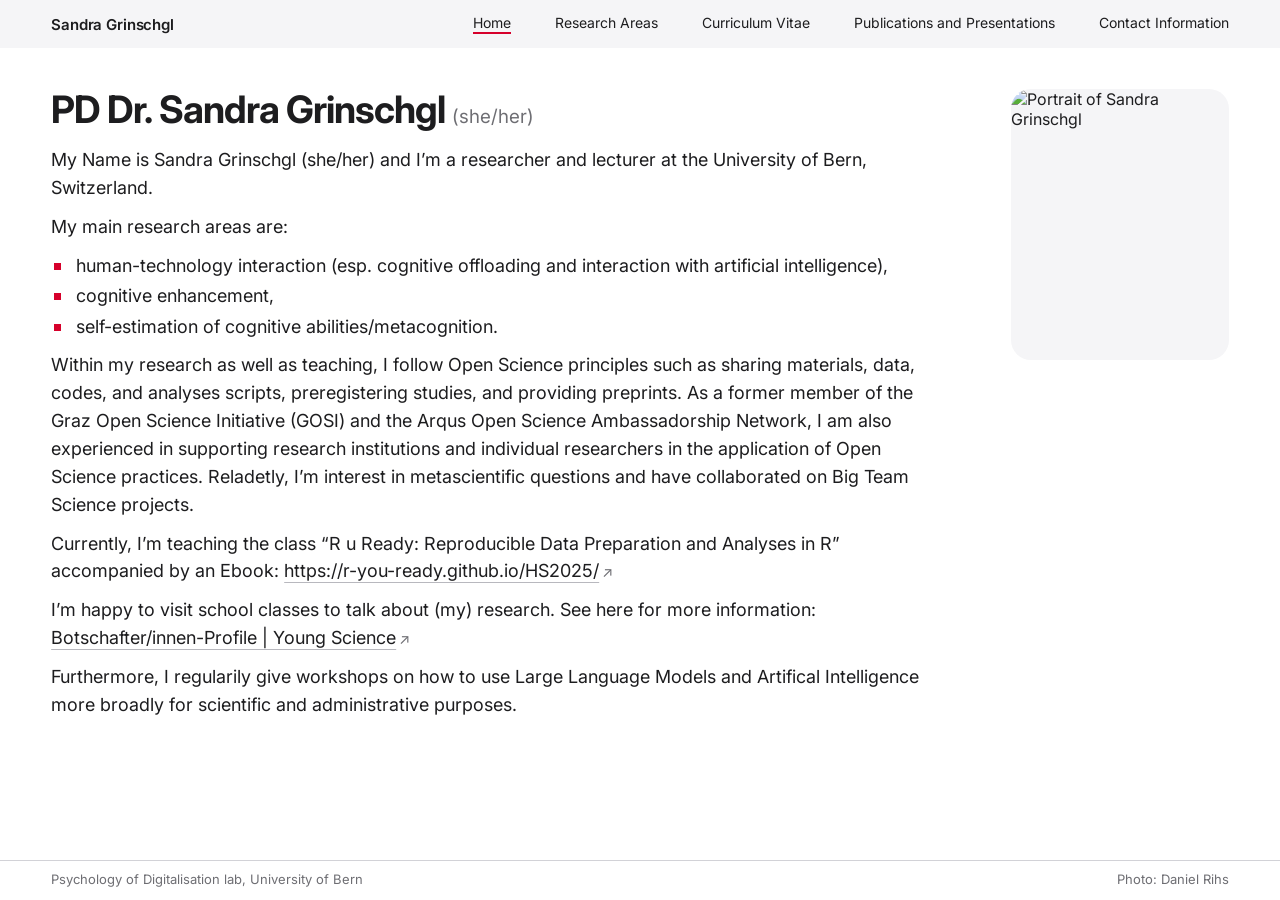
==== index.html @ 78ee7079 "Add files via upload" ====
<!doctype html>
<html lang="en">
<head>
<meta charset="utf-8">
<meta name="viewport" content="width=device-width, initial-scale=1">
<title>Sandra Grinschgl</title>
<meta name="robots" content="noindex, nofollow"><!-- design demo: ask search engines not to list it -->
<link rel="preconnect" href="https://fonts.googleapis.com">
<link rel="preconnect" href="https://fonts.gstatic.com" crossorigin>
<link rel="stylesheet" href="https://fonts.googleapis.com/css2?family=Inter:wght@400;500;600;700&display=swap">
<style>
  :root {
    --text: #1D1D1F;
    --text-2: #6E6E73;
    --line: #D2D2D7;
    --band: #F5F5F7;
    --red: #D6002B;
    --fs: 18px;                          /* body size on Home; the fit script may lower it */
    --bar-h: 48px;
    --edge: clamp(24px, 4vw, 64px);      /* space between the window edge and the content */
    --max: 1440px;                       /* on very wide screens everything centres */
  }
  * { box-sizing: border-box; }
  html, body { margin: 0; }
  body {
    font-family: "Inter", -apple-system, BlinkMacSystemFont, "Segoe UI", Roboto, sans-serif;
    color: var(--text);
    background: #fff;
    -webkit-font-smoothing: antialiased;
    min-height: 100vh;
    display: flex;
    flex-direction: column;
  }
  a { color: inherit; text-decoration: none; }
  .wrap { max-width: var(--max); margin: 0 auto; padding-left: var(--edge); padding-right: var(--edge); width: 100%; }

  /* Red underline drawn as a background, so it can slide in */
  .u-red {
    background-image: linear-gradient(var(--red), var(--red));
    background-repeat: no-repeat;
    background-position: 0 100%;
    background-size: 0% 2px;
    transition: background-size 200ms ease;
    padding-bottom: 3px;
  }

  /* ---------- Top bar ---------- */
  .bar { position: sticky; top: 0; z-index: 10; background: var(--band); height: var(--bar-h); flex: none; }
  .bar-inner { height: 100%; display: flex; align-items: center; justify-content: space-between; }
  .site-name { font-size: 15px; font-weight: 600; letter-spacing: -0.01em; }
  nav { height: 100%; }
  .menu { display: flex; gap: 44px; list-style: none; margin: 0; padding: 0; height: 100%; }
  .menu > li { display: flex; align-items: center; height: 100%; }
  .menu > li > a { font-size: 14px; }
  .menu > li > a:hover,
  .menu > li.open > a,
  .menu > li > a.current { background-size: 100% 2px; }

  /* Dropdown panel: hangs under the bar, full width, same gray */
  .panel {
    position: absolute;
    left: 0; right: 0; top: var(--bar-h);
    background: var(--band);
    border-bottom: 1px solid var(--line);
    opacity: 0;
    visibility: hidden;
    transition: opacity 150ms ease, visibility 0s linear 150ms;
  }
  .has-sub.open .panel { opacity: 1; visibility: visible; transition: opacity 150ms ease; }
  .panel-inner { padding-top: 18px; padding-bottom: 26px; }
  .panel ul { list-style: none; margin: 0; padding: 0; display: flex; flex-direction: column; align-items: flex-start; gap: 14px; }
  .panel a { font-size: 17px; font-weight: 500; letter-spacing: -0.01em; }
  .panel a:hover { background-size: 100% 2px; }

  /* Page behind an open dropdown: softly blurred and faded (trial, Apple-like focus effect) */
  main, footer { transition: filter 200ms ease, opacity 200ms ease; }
  body.menu-open main,
  body.menu-open footer { filter: blur(6px); opacity: 0.55; }

  /* ---------- Home content ---------- */
  main {
    flex: 1;
    padding-top: clamp(16px, 4.5vh, 64px);
    padding-bottom: clamp(12px, 3vh, 40px);
    display: flex;
    justify-content: space-between;
    align-items: flex-start;
    gap: clamp(48px, 5vw, 80px);          /* reading space between the text and the photo */
  }
  .text { min-width: 0; flex: 1; }
  h1 {
    font-size: calc(var(--fs) * 2.1);
    font-weight: 700;
    letter-spacing: -0.025em;
    line-height: 1.1;
    margin: 0 0 calc(var(--fs) * 0.9);
  }
  h1 .pron { font-size: 0.5em; font-weight: 400; color: var(--text-2); letter-spacing: 0; margin-left: 0.35em; }
  .intro { font-size: var(--fs); line-height: 1.55; }
  .intro p { margin: 0 0 0.6em; }
  .intro p:last-child { margin-bottom: 0; }
  .intro ul { list-style: none; margin: 0 0 0.6em; padding: 0; }
  .intro li { padding-left: 1.4em; position: relative; margin-bottom: 0.15em; }
  /* Bullets: small red squares (replacing the ✶ stars) */
  .intro li::before {
    content: "";
    position: absolute;
    left: 0.15em;
    top: 0.62em;
    width: 0.38em;
    height: 0.38em;
    background: var(--red);
  }

  /* Links in running text (option E): faint gray underline at rest, red and thicker on hover,
     plus a small ↗ for links that leave the site */
  .intro a {
    word-break: break-word;
    text-decoration: underline;
    text-decoration-color: #B8B8BE;
    text-decoration-thickness: 1px;
    text-underline-offset: 0.25em;
    transition: text-decoration-color 150ms ease;
  }
  .intro a:hover { text-decoration-color: var(--red); text-decoration-thickness: 2px; }
  .intro a[href^="http"]::after {
    content: "\2009↗";
    display: inline-block;     /* keeps the arrow out of the underline */
    font-size: 0.8em;
    color: var(--text-2);
  }

  /* Smaller, iOS-like portrait: rounded rectangle, sits top-right in line with the title */
  .portrait { margin: 0; flex: none; align-self: flex-start; width: clamp(180px, 17vw, 260px); aspect-ratio: 4 / 5; }
  .portrait img { width: 100%; height: 100%; object-fit: cover; border-radius: 20px; display: block; background: var(--band); }

  /* ---------- Footer ---------- */
  footer { flex: none; border-top: 1px solid var(--line); }
  .foot-inner { padding-top: 10px; padding-bottom: 10px; display: flex; justify-content: space-between; gap: 16px; font-size: 13px; color: var(--text-2); }
  .foot-inner a:hover { color: var(--text); background-size: 100% 1px; }

  /* ---------- Phone menu (hidden on laptop/desktop) ---------- */
  .menu-btn { display: none; }
  .mnav { display: none; }

  /* Below ~980px the five menu items no longer fit in one row: switch to the menu icon */
  @media (max-width: 980px) {
    nav[aria-label="Main"] { display: none; }

    /* Menu icon: two short lines (Apple-style); becomes an × when the menu is open */
    .menu-btn {
      display: flex; align-items: center; justify-content: center;
      width: 44px; height: 44px; margin-right: -12px;
      background: none; border: 0; padding: 0; cursor: pointer; color: var(--text);
    }
    .menu-btn span { position: relative; display: block; width: 18px; height: 8px; }
    .menu-btn span::before, .menu-btn span::after {
      content: ""; position: absolute; left: 0; width: 18px; height: 1.5px; background: currentColor; border-radius: 1px;
    }
    .menu-btn span::before { top: 0; }
    .menu-btn span::after { bottom: 0; }
    body.mnav-open .menu-btn span::before { top: 3.25px; transform: rotate(45deg); }
    body.mnav-open .menu-btn span::after { bottom: 3.25px; transform: rotate(-45deg); }

    /* Full-screen menu sheet under the bar, same light gray */
    .mnav {
      display: block;
      position: fixed; left: 0; right: 0; top: var(--bar-h); bottom: 0;
      z-index: 9;
      background: var(--band);
      overflow-y: auto;
      padding: 12px var(--edge) 40px;
      opacity: 0; visibility: hidden;
      transition: opacity 150ms ease, visibility 0s linear 150ms;
    }
    body.mnav-open .mnav { opacity: 1; visibility: visible; transition: opacity 150ms ease; }
    body.mnav-open { overflow: hidden; }

    .mnav ul { list-style: none; margin: 0; padding: 0; }
    .mnav > ul > li { border-bottom: 1px solid var(--line); }
    .mnav .row { display: flex; align-items: center; justify-content: space-between; min-height: 60px; }
    .mnav .row > a { font-size: 24px; font-weight: 600; letter-spacing: -0.02em; }
    .mnav .row > a.current,
    .mnav .row > a:active { background-size: 100% 2px; }

    /* Rows with sub-menus: the whole row (text + arrow) is one button that folds the sub-menu out */
    .row-btn {
      width: 100%;
      background: none; border: 0; padding: 0; margin: 0; cursor: pointer;
      font: inherit; color: var(--text); text-align: left;
      -webkit-tap-highlight-color: transparent;
    }
    .row-btn .label { font-size: 24px; font-weight: 600; letter-spacing: -0.02em; }
    .row-btn:active .label,
    .row-btn[aria-expanded="true"] .label { background-size: 100% 2px; }
    .row-btn .chev {
      width: 32px; text-align: center; margin-right: -6px;
      font-size: 26px; line-height: 1; color: var(--text-2);
      transition: transform 200ms ease;
    }
    .row-btn[aria-expanded="true"] .chev { transform: rotate(90deg); color: var(--text); }
    .mnav .sub { display: none; padding: 0 0 18px; }
    .mnav .sub.open { display: block; }
    .mnav .sub li { padding: 7px 0; }
    .mnav .sub a { font-size: 18px; font-weight: 500; letter-spacing: -0.01em; }
    .mnav .sub a:active { background-size: 100% 2px; }
  }

  /* ---------- Phone layout ---------- */
  @media (max-width: 760px) {
    main { flex-direction: column; align-items: stretch; gap: 0; padding-top: 28px; padding-bottom: 36px; }
    .text { display: contents; }          /* lets the photo sit between the name and the text */
    h1 { order: 1; font-size: calc(var(--fs) * 1.75); margin-bottom: 20px; }
    .portrait { order: 2; width: 60%; max-width: 280px; margin: 0 0 24px; align-self: center; }
    .intro { order: 3; }
    .foot-inner { flex-direction: column; gap: 4px; padding-top: 14px; padding-bottom: 18px; }
  }

  @media (prefers-reduced-motion: reduce) {
    .u-red, .panel, main, footer, .mnav, .row-btn .chev { transition: none !important; }
  }
</style>
</head>
<body>

<header class="bar">
  <div class="wrap bar-inner">
    <a class="site-name" href="#" data-home>Sandra Grinschgl</a>
    <nav aria-label="Main">
      <ul class="menu">
        <li><a class="u-red current" href="#" data-home>Home</a></li>
        <li class="has-sub">
          <a class="u-red" href="#">Research Areas</a>
          <div class="panel">
            <div class="wrap panel-inner">
              <ul>
                <li><a class="u-red" href="#">Human-Technology Interaction</a></li>
                <li><a class="u-red" href="#">Cognitive Enhancement</a></li>
                <li><a class="u-red" href="#">Metacognition</a></li>
                <li><a class="u-red" href="#">Open Science</a></li>
              </ul>
            </div>
          </div>
        </li>
        <li><a class="u-red" href="#">Curriculum Vitae</a></li>
        <li><a class="u-red" href="#">Publications and Presentations</a></li>
        <li><a class="u-red" href="#">Contact Information</a></li>
      </ul>
    </nav>
    <button class="menu-btn" type="button" aria-label="Open menu" aria-expanded="false" aria-controls="mnav"><span></span></button>
  </div>
</header>

<!-- Phone menu: full-screen sheet opened by the menu icon -->
<div class="mnav" id="mnav">
  <nav aria-label="Main (phone)">
    <ul>
      <li><div class="row"><a class="u-red current" href="#" data-home>Home</a></div></li>
      <li>
        <button class="row row-btn" type="button" aria-expanded="false" aria-controls="sub-research">
          <span class="label u-red">Research Areas</span>
          <span class="chev" aria-hidden="true">›</span>
        </button>
        <ul class="sub" id="sub-research">
          <li><a class="u-red" href="#">All Research Areas</a></li>
          <li><a class="u-red" href="#">Human-Technology Interaction</a></li>
          <li><a class="u-red" href="#">Cognitive Enhancement</a></li>
          <li><a class="u-red" href="#">Metacognition</a></li>
          <li><a class="u-red" href="#">Open Science</a></li>
        </ul>
      </li>
      <li><div class="row"><a class="u-red" href="#">Curriculum Vitae</a></div></li>
      <li><div class="row"><a class="u-red" href="#">Publications and Presentations</a></div></li>
      <li><div class="row"><a class="u-red" href="#">Contact Information</a></div></li>
    </ul>
  </nav>
</div>

<main class="wrap">
  <div class="text">
    <h1>PD Dr. Sandra Grinschgl<span class="pron">(she/her)</span></h1>
    <div class="intro">
      <p>My Name is Sandra Grinschgl (she/her) and I’m a researcher and lecturer at the University of Bern, Switzerland.</p>
      <p>My main research areas are:</p>
      <ul>
        <li>human-technology interaction (esp. cognitive offloading and interaction with artificial intelligence),</li>
        <li>cognitive enhancement,</li>
        <li>self-estimation of cognitive abilities/metacognition.</li>
      </ul>
      <p>Within my research as well as teaching, I follow Open Science principles such as sharing materials, data, codes, and analyses scripts, preregistering studies, and providing preprints. As a former member of the Graz Open Science Initiative (GOSI) and the Arqus Open Science Ambassadorship Network, I am also experienced in supporting research institutions and individual researchers in the application of Open Science practices. Reladetly, I’m interest in metascientific questions and have collaborated on Big Team Science projects.</p>
      <p>Currently, I’m teaching the class “R u Ready: Reproducible Data Preparation and Analyses in R” accompanied by an Ebook: <a href="https://r-you-ready.github.io/HS2025/">https://r-you-ready.github.io/HS2025/</a></p>
      <p>I’m happy to visit school classes to talk about (my) research. See here for more information: <a href="https://youngscience.at/de/trust-in-science/wissenschaftsbotschafter/innen/botschafter-profile?tx_contact_contacts%5Baction%5D=show&amp;tx_contact_contacts%5Bcontact%5D=522&amp;tx_contact_contacts%5Bcontroller%5D=Contact&amp;cHash=6b6b7d9e551d029d38df3efd7b72cb7c">Botschafter/innen-Profile | Young Science</a></p>
      <p>Furthermore, I regularily give workshops on how to use Large Language Models and Artifical Intelligence more broadly for scientific and administrative purposes.</p>
    </div>
  </div>
  <figure class="portrait">
    <img src="https://sandragrinschgl.wordpress.com/wp-content/uploads/2024/12/grinschgl_sandra_web-1.jpg?w=700" alt="Portrait of Sandra Grinschgl">
  </figure>
</main>

<footer>
  <div class="wrap foot-inner">
    <a class="u-red" href="https://www.dig.psy.unibe.ch/index_eng.html">Psychology of Digitalisation lab, University of Bern</a>
    <span>Photo: <a class="u-red" href="https://danielrihs.ch/">Daniel Rihs</a></span>
  </div>
</footer>

<script>
  // Mockup only: clicking a menu item marks it as the current page (instead of navigating),
  // so the "current page" red underline can be seen. "Home" and the name mark Home.
  const menuLinks = document.querySelectorAll('.menu > li > a');
  const homeLink = document.querySelector('.menu a[data-home]');
  function setCurrent(a) { menuLinks.forEach(x => x.classList.remove('current')); a.classList.add('current'); }
  menuLinks.forEach(a => a.addEventListener('click', e => { e.preventDefault(); setCurrent(a); }));
  document.querySelector('.site-name').addEventListener('click', e => { e.preventDefault(); setCurrent(homeLink); });
  document.querySelectorAll('.panel a').forEach(a => a.addEventListener('click', e => e.preventDefault()));

  // Dropdown: opens on hover, stays open while the mouse is on the item or the panel,
  // and waits a moment before closing so small mouse movements don't shut it.
  document.querySelectorAll('.has-sub').forEach(li => {
    let timer;
    const open = () => { clearTimeout(timer); li.classList.add('open'); document.body.classList.add('menu-open'); };
    const close = () => { timer = setTimeout(() => { li.classList.remove('open'); document.body.classList.remove('menu-open'); }, 250); };
    li.addEventListener('mouseenter', open);
    li.addEventListener('mouseleave', close);
    li.addEventListener('focusin', open);
    li.addEventListener('focusout', close);
  });

  // Phone menu: the icon opens/closes the full-screen sheet
  const menuBtn = document.querySelector('.menu-btn');
  function setMenu(open) {
    document.body.classList.toggle('mnav-open', open);
    menuBtn.setAttribute('aria-expanded', String(open));
    menuBtn.setAttribute('aria-label', open ? 'Close menu' : 'Open menu');
  }
  menuBtn.addEventListener('click', () => setMenu(!document.body.classList.contains('mnav-open')));
  document.addEventListener('keydown', e => { if (e.key === 'Escape') setMenu(false); });
  window.addEventListener('resize', () => { if (window.innerWidth > 980) setMenu(false); });

  // Tapping anywhere on the "Research Areas" row (text or arrow) folds its sub-menu out / in
  document.querySelectorAll('.row-btn').forEach(btn => btn.addEventListener('click', () => {
    const sub = document.getElementById(btn.getAttribute('aria-controls'));
    const open = btn.getAttribute('aria-expanded') !== 'true';
    btn.setAttribute('aria-expanded', String(open));
    sub.classList.toggle('open', open);
  }));

  // Mockup only: tapping a phone-menu item marks it current and closes the menu
  const mLinks = document.querySelectorAll('.mnav .row > a');
  document.querySelectorAll('.mnav a').forEach(a => a.addEventListener('click', e => {
    e.preventDefault();
    if (a.closest('.row')) { mLinks.forEach(x => x.classList.remove('current')); a.classList.add('current'); }
    setMenu(false);
  }));

  // Line up the dropdown list under its menu item
  function alignPanel() {
    document.querySelectorAll('.has-sub').forEach(li => {
      const ul = li.querySelector('.panel ul');
      const inner = li.querySelector('.panel-inner');
      const offset = li.querySelector('a').getBoundingClientRect().left - inner.getBoundingClientRect().left
                     - parseFloat(getComputedStyle(inner).paddingLeft);
      ul.style.marginLeft = Math.max(0, offset) + 'px';
    });
  }

  // Fit Home on one screen (laptop/desktop): shrink the body size step by step until nothing scrolls
  function fitHome() {
    const root = document.documentElement;
    let fs = window.innerWidth <= 760 ? 17 : 18;   // phones: 17px and normal scrolling
    root.style.setProperty('--fs', fs + 'px');
    if (window.innerWidth <= 760) return;
    while (root.scrollHeight > window.innerHeight && fs > 14) {
      fs -= 0.25;
      root.style.setProperty('--fs', fs + 'px');
    }
  }

  function layout() { fitHome(); alignPanel(); }
  window.addEventListener('resize', layout);
  window.addEventListener('load', layout);
  document.fonts.ready.then(layout);
  layout();
</script>
</body>
</html>
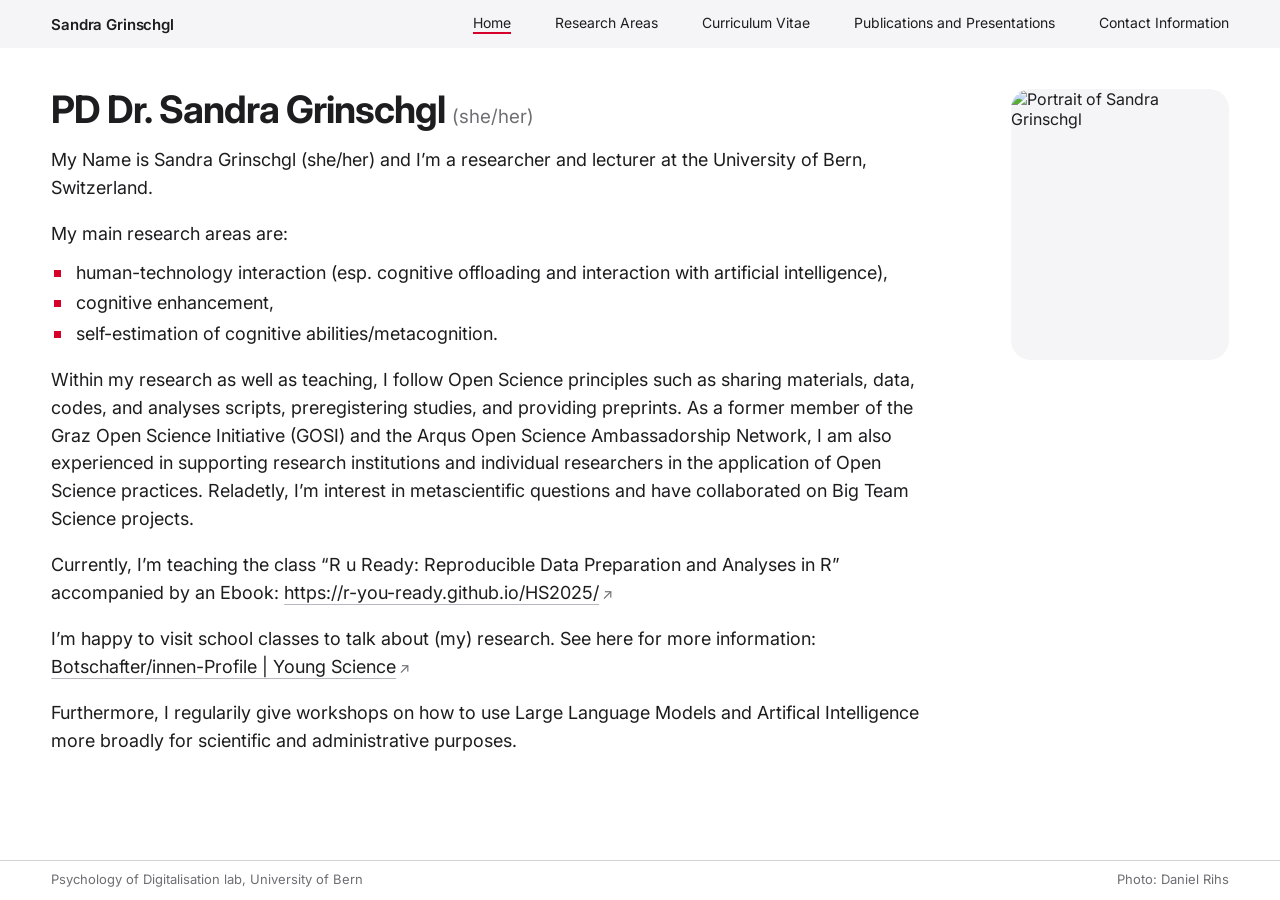
==== commit 059dabdd: "Add files via upload" ====
--- a/index.html
+++ b/index.html
@@ -97,9 +97,9 @@
   }
   h1 .pron { font-size: 0.5em; font-weight: 400; color: var(--text-2); letter-spacing: 0; margin-left: 0.35em; }
   .intro { font-size: var(--fs); line-height: 1.55; }
-  .intro p { margin: 0 0 0.6em; }
+  .intro p { margin: 0 0 1em; }             /* a clear space between paragraphs */
   .intro p:last-child { margin-bottom: 0; }
-  .intro ul { list-style: none; margin: 0 0 0.6em; padding: 0; }
+  .intro ul { list-style: none; margin: -0.4em 0 1em; padding: 0; }   /* list stays close to its "My main research areas are:" line */
   .intro li { padding-left: 1.4em; position: relative; margin-bottom: 0.15em; }
   /* Bullets: small red squares (replacing the ✶ stars) */
   .intro li::before {
@@ -262,7 +262,6 @@
           <span class="chev" aria-hidden="true">›</span>
         </button>
         <ul class="sub" id="sub-research">
-          <li><a class="u-red" href="#">All Research Areas</a></li>
           <li><a class="u-red" href="#">Human-Technology Interaction</a></li>
           <li><a class="u-red" href="#">Cognitive Enhancement</a></li>
           <li><a class="u-red" href="#">Metacognition</a></li>
